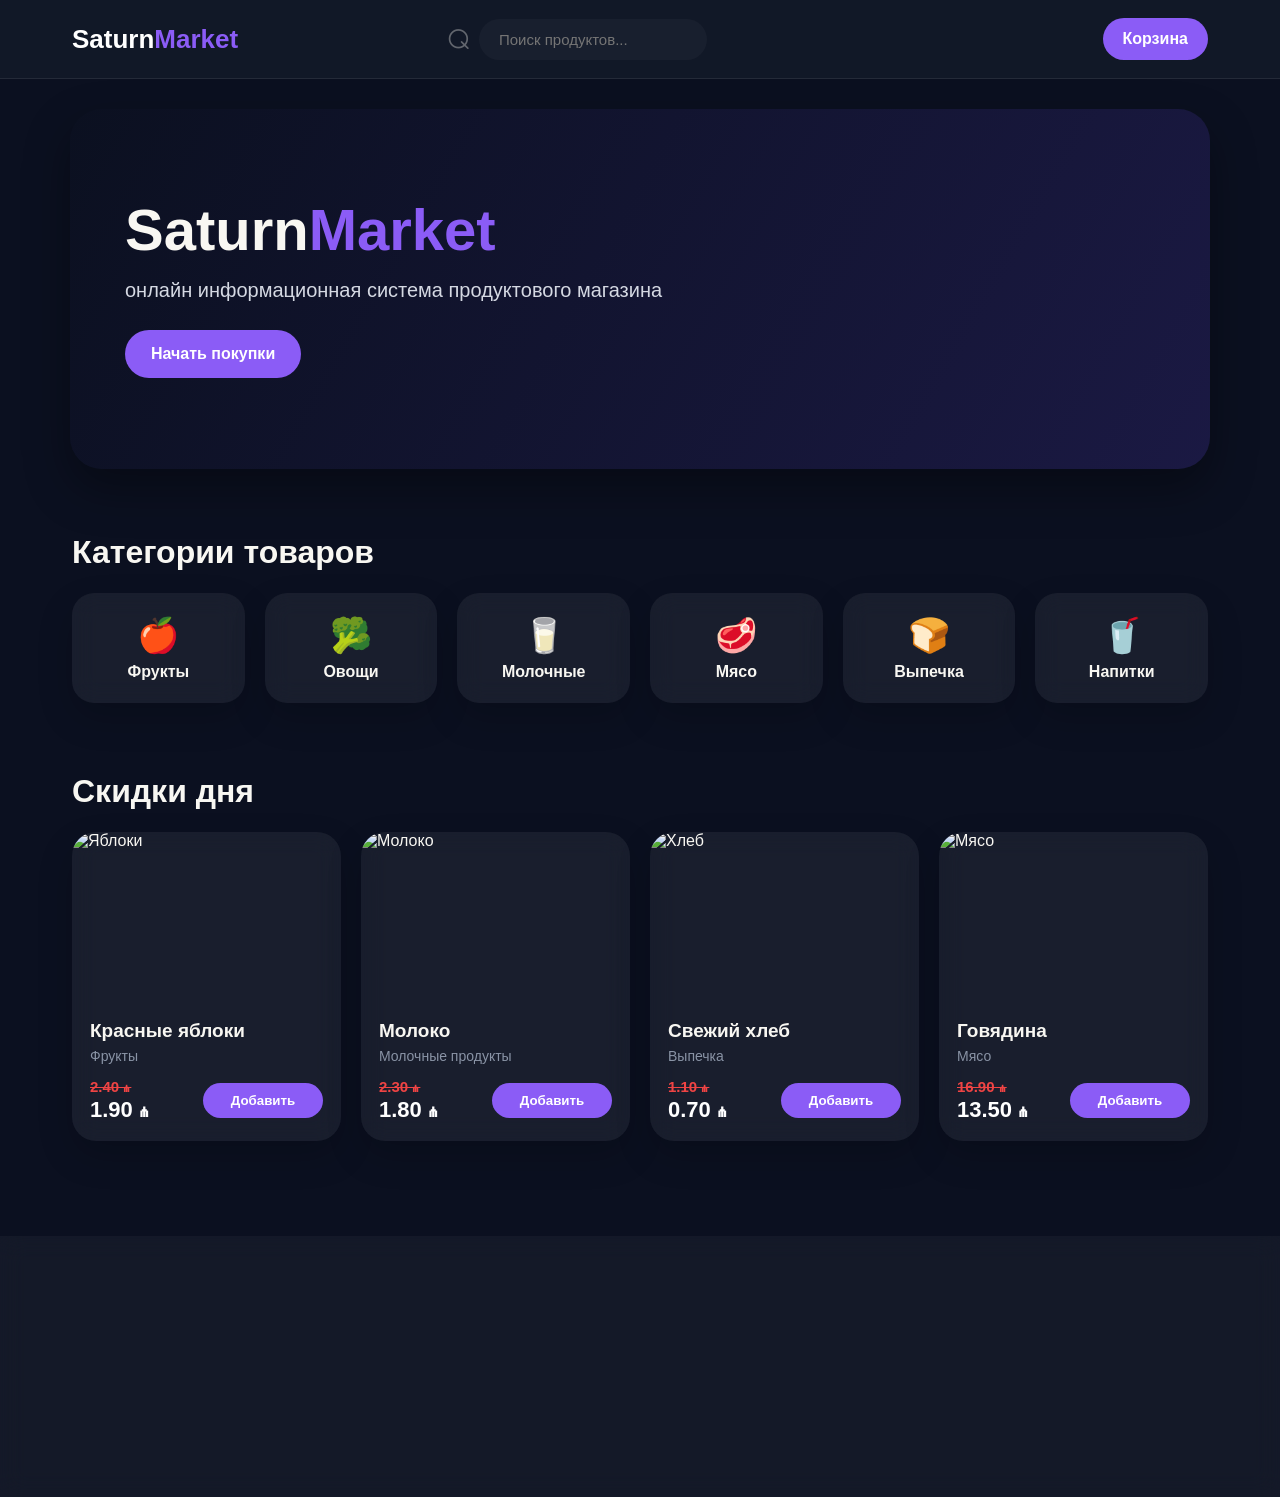
==== index.html @ 9bb0e6fc "Saturn Market" ====
<!DOCTYPE html>
<html lang="ru">
<head>
<meta charset="UTF-8">
<meta name="viewport" content="width=device-width, initial-scale=1.0">
<title>Saturn Market</title>
<link rel="stylesheet" href="style.css">
</head>
<body>

<header>
  <div class="nav">
    <div class="logo">Saturn<span>Market</span></div>
    <div class="search-wrapper">
      <div class="search-icon">⌕</div>
      <input class="search" type="text" placeholder="Поиск продуктов...">
    </div>
    <a href="cart.html" class="cart">Корзина</a>
  </div>
</header>

<main>
  <div class="hero">
    <div class="hero-content">
      <h1>Saturn<span>Market</span></h1>
      <p>онлайн информационная система продуктового магазина</p>
      <a href="#products" class="btn smooth-btn">Начать покупки</a>
    </div>
  </div>

  <section>
    <div class="section-head"><h2>Категории товаров</h2></div>
    <div class="categories">
     <a href="fruits.html" class="category"><div class="emoji">🍎</div><strong>Фрукты</strong></a>
     <a href="vegetables.html" class="category"><div class="emoji">🥦</div><strong>Овощи</strong></a>
     <a href="milk.html" class="category"><div class="emoji">🥛</div><strong>Молочные</strong></a>
     <a href="meat.html" class="category"><div class="emoji">🥩</div><strong>Мясо</strong></a>
     <a href="bakery.html" class="category"><div class="emoji">🍞</div><strong>Выпечка</strong></a>
     <a href="drinks.html" class="category"><div class="emoji">🥤</div><strong>Напитки</strong></a>
    </div>
  </section>

  <section id="products">
    <div class="section-head"><h2>Скидки дня</h2></div>
    <div class="products">

      <div class="product">
        <img src="https://images.unsplash.com/photo-1567306226416-28f0efdc88ce?auto=format&fit=crop&w=800&q=80" alt="Яблоки">
        <div class="product-body">
          <h3>Красные яблоки</h3><p>Фрукты</p>
          <div class="price-row"><div class="price-box"><div class="old-price">2.40 ₼</div><div class="price">1.90 ₼</div></div><button class="add">Добавить</button></div>
        </div>
      </div>

      <div class="product">
        <img src="https://cdn.7days.ru/pic/1a2/974075/1395993/86.jpg" alt="Молоко">
        <div class="product-body">
          <h3>Молоко</h3><p>Молочные продукты</p>
          <div class="price-row"><div class="price-box"><div class="old-price">2.30 ₼</div><div class="price">1.80 ₼</div></div><button class="add">Добавить</button></div>
        </div>
      </div>

      <div class="product">
        <img src="https://media.1777.ru/images/images_processing/835/8358568819666322.jpeg" alt="Хлеб">
        <div class="product-body">
          <h3>Свежий хлеб</h3><p>Выпечка</p>
          <div class="price-row"><div class="price-box"><div class="old-price">1.10 ₼</div><div class="price">0.70 ₼</div></div><button class="add">Добавить</button></div>
        </div>
      </div>

      <div class="product">
        <img src="https://shop.alem.ws/wa-data/public/photos/68/01/168/168.970.png" alt="Мясо">
        <div class="product-body">
          <h3>Говядина</h3><p>Мясо</p>
          <div class="price-row"><div class="price-box"><div class="old-price">16.90 ₼</div><div class="price">13.50 ₼</div></div><button class="add">Добавить</button></div>
        </div>
      </div>

    </div>
  </section>
</main>

<footer>
  <div class="footer-container">
    <div class="footer-info">
      <h2 class="footer-logo">Saturn<span>Market</span></h2>
      <p>Онлайн информационная система современного продуктового магазина</p>
    </div>
    <div class="footer-block">
      <h3>Контакты</h3>
      <p>📍 Baku, Azerbaijan</p>
      <p>📞 +994 50 123 45 67</p>
      <p>✉ saturnmarket@gmail.com</p>
    </div>
  </div>
  <div class="footer-bottom">© 2026 Saturn Market</div>
</footer>

<script src="script.js"></script>
</body>
</html>
---- style.css ----
*{
  margin:0;
  padding:0;
  box-sizing:border-box;
}

html{
  scroll-behavior:smooth;
}

body{
  font-family:"Segoe UI",Arial,sans-serif;
  background:#0B1020;
  color:#F8F7F2;
}

header{
  background:#111827;
  border-bottom:1px solid rgba(255,255,255,.08);
  position:sticky;
  top:0;
  z-index:10;
  backdrop-filter:blur(10px);
  display:flex;
  justify-content:center;
}

.nav{
  max-width:1180px;
  width:100%;
  margin:auto;
  padding:18px 22px;
  display:flex;
  align-items:center;
  justify-content:center;
  gap:20px;
}

.logo{
  font-size:26px;
  font-weight:900;
  color:#fff;
  white-space:nowrap;
}

.logo span,
.hero h1 span,
.footer-logo span{
  color:#8B5CF6;
}

.search-wrapper{
  display:flex;
  align-items:center;
  gap:8px;
  margin:auto;
}

.search-icon{
  font-size:42px;
  opacity:.35;
  transform:scaleX(-1);
  margin-top:-10px;
}

.search{
  flex:1;
  max-width:380px;
  background:rgba(255,255,255,.03);
  border:none;
  outline:none;
  border-radius:30px;
  padding:12px 18px 12px 20px;
  color:#A1A8B8;
  font-size:15px;
}

.cart,
.btn,
.add,
.back-btn,
.finish-btn,
.cart-controls button{
  background:#8B5CF6;
  color:#fff;
}

.cart{
  padding:12px 20px;
  border-radius:30px;
  font-weight:700;
  margin-left:auto;
  text-decoration:none;
  display:inline-block;
  transition:.25s;
}

.cart:hover,
.btn:hover,
.add:hover,
.category:hover,
.back-btn:hover{
  transform:translateY(-5px);
}

.hero{
  max-width:1140px;
  margin:30px auto;
  padding:55px;
  border-radius:32px;
  background:
  linear-gradient(120deg,rgba(11,16,32,.92),rgba(30,27,75,.82)),
  url("https://abrakadabra.fun/uploads/posts/2022-02/1643819696_4-abrakadabra-fun-p-temnii-fon-dlya-yedi-4.jpg")
  center/cover;
  min-height:360px;
  display:flex;
  align-items:center;
  box-shadow:0 20px 45px rgba(0,0,0,.35);
}

.hero-content{
  max-width:560px;
}

.hero h1{
  font-size:clamp(34px,5vw,58px);
  line-height:1.05;
  margin-bottom:18px;
}

.hero p{
  font-size:20px;
  margin-bottom:28px;
  color:#D5D9E3;
}

.btn{
  display:inline-block;
  text-decoration:none;
  padding:15px 26px;
  border-radius:30px;
  font-weight:800;
  transition:.25s;
}

section{
  max-width:1180px;
  margin:auto;
  padding:35px 22px;
}

.section-head{
  margin-bottom:22px;
}

.section-head h2{
  font-size:32px;
  margin-bottom:10px;
}

.section-top{
  display:flex;
  align-items:center;
  gap:14px;
  margin-bottom:20px;
}

.back-btn{
  width:42px;
  height:42px;
  border-radius:14px;
  text-decoration:none;
  display:flex;
  align-items:center;
  justify-content:center;
  font-size:20px;
  transition:.25s;
}

.section-head p,
.product p,
.box p,
.footer-info p,
.footer-block p{
  color:#8A94A6;
}

.categories,
.products{
  display:grid;
  gap:20px;
}

.categories{
  grid-template-columns:repeat(auto-fit,minmax(145px,1fr));
}

.products{
  grid-template-columns:repeat(auto-fit,minmax(220px,1fr));
}

.category,
.product,
.box,
.cart-product{
  background:rgba(255,255,255,.06);
  backdrop-filter:blur(12px);
  box-shadow:0 15px 35px rgba(0,0,0,.18);
}

.category{
  border-radius:22px;
  padding:22px 15px;
  text-align:center;
  transition:.25s;
  text-decoration:none;
}

.emoji{
  font-size:34px;
  margin-bottom:8px;
}

.category strong,
.product h3,
.box h2,
.footer-block h3{
  color:#F8F7F2;
}

.product{
  border-radius:24px;
  overflow:hidden;
}

.product img{
  width:100%;
  height:170px;
  object-fit:cover;
  display:block;
}

.product-body{
  padding:18px;
}

.product h3{
  font-size:19px;
  margin-bottom:6px;
}

.product p{
  margin-bottom:14px;
  font-size:14px;
}

.price-row,
.total,
.cart-item,
.cart-controls{
  display:flex;
  align-items:center;
  gap:12px;
}

.price-row,
.total,
.cart-item{
  justify-content:space-between;
}

.price,
.total{
  font-size:22px;
  font-weight:900;
  color:#fff;
}

.price-box{
  display:flex;
  flex-direction:column;
  gap:2px;
}

.old-price{
  color:#ef4444;
  text-decoration:line-through;
  font-size:15px;
  font-weight:700;
}

.add{
  width:120px;
  border:none;
  border-radius:18px;
  padding:10px 15px;
  font-weight:800;
  cursor:pointer;
  transition:.25s;
}

.cart-page{
  display:flex;
  flex-direction:column;
  gap:18px;
}

.cart-product{
  display:flex;
  align-items:center;
  gap:18px;
  padding:18px;
  border-radius:22px;
}

.cart-product img{
  width:90px;
  height:90px;
  object-fit:cover;
  border-radius:18px;
}

.cart-controls{
  margin-top:10px;
}

.cart-controls button,
.finish-btn{
  border:none;
  padding:10px 16px;
  border-radius:14px;
  cursor:pointer;
  font-weight:800;
}

.finish-btn{
  margin-top:25px;
}

.total-price{
  margin-top:25px;
  font-size:28px;
  font-weight:900;
  color:#fff;
}

.success-message{
  position:fixed;
  top:50%;
  left:50%;
  transform:translate(-50%,-50%) scale(.8);
  background:#8B5CF6;
  color:white;
  padding:25px 40px;
  border-radius:24px;
  font-size:24px;
  font-weight:800;
  opacity:0;
  pointer-events:none;
  transition:.4s;
  z-index:999;
}

.success-message.show{
  opacity:1;
  transform:translate(-50%,-50%) scale(1);
}

.success-message.error{
  background:#ef4444;
}

.box{
  border-radius:26px;
  padding:28px;
}

.box h2,
.footer-block h3{
  margin-bottom:12px;
}

.slots{
  display:flex;
  flex-wrap:wrap;
  gap:10px;
}

.slot{
  padding:11px 15px;
  border-radius:18px;
  background:rgba(255,255,255,.08);
  font-weight:700;
}

.cart-item{
  padding:12px 0;
  border-bottom:1px solid rgba(255,255,255,.08);
}

.total{
  margin-top:18px;
}

footer{
  margin-top:60px;
  background:rgba(255,255,255,.04);
  backdrop-filter:blur(12px);
  padding-top:45px;
}

.footer-container{
  max-width:1180px;
  margin:auto;
  padding:0 22px 40px;
  display:flex;
  justify-content:space-between;
  gap:40px;
  flex-wrap:wrap;
}

.footer-logo{
  font-size:32px;
  color:#fff;
  margin-bottom:10px;
}

.footer-info p,
.footer-block p{
  line-height:1.7;
}

.footer-bottom{
  text-align:center;
  padding:22px;
  color:#6B7280;
  font-size:14px;
  background:rgba(0,0,0,.15);
}

@media(max-width:760px){

  .nav{
    flex-direction:column;
    align-items:stretch;
    gap:14px;
  }

  .logo,
  .cart{
    text-align:center;
  }

  .cart{
    margin-left:0;
  }

  .search-wrapper{
    width:100%;
    margin:0;
  }

  .search{
    max-width:none;
    width:100%;
  }

  .hero{
    margin:18px;
    padding:35px 25px;
    min-height:300px;
    border-radius:24px;
  }

  .hero h1{
    font-size:40px;
  }

  .hero p{
    font-size:17px;
  }

  section{
    padding:28px 18px;
  }

  .categories{
    grid-template-columns:repeat(2,1fr);
  }

  .products{
    grid-template-columns:1fr;
  }

  .product img{
    height:190px;
  }

  .section-top{
    gap:10px;
  }

  .section-head h2{
    font-size:28px;
  }

  .cart-product{
    align-items:flex-start;
  }

  .cart-product img{
    width:75px;
    height:75px;
  }

  .success-message{
    width:85%;
    text-align:center;
    font-size:20px;
    padding:22px;
  }

  .footer-container{
    flex-direction:column;
    gap:25px;
  }
}

@media(max-width:420px){

  .categories{
    grid-template-columns:1fr;
  }

  .hero h1{
    font-size:34px;
  }

  .add{
    width:105px;
    padding:10px;
  }

  .price{
    font-size:20px;
  }
}
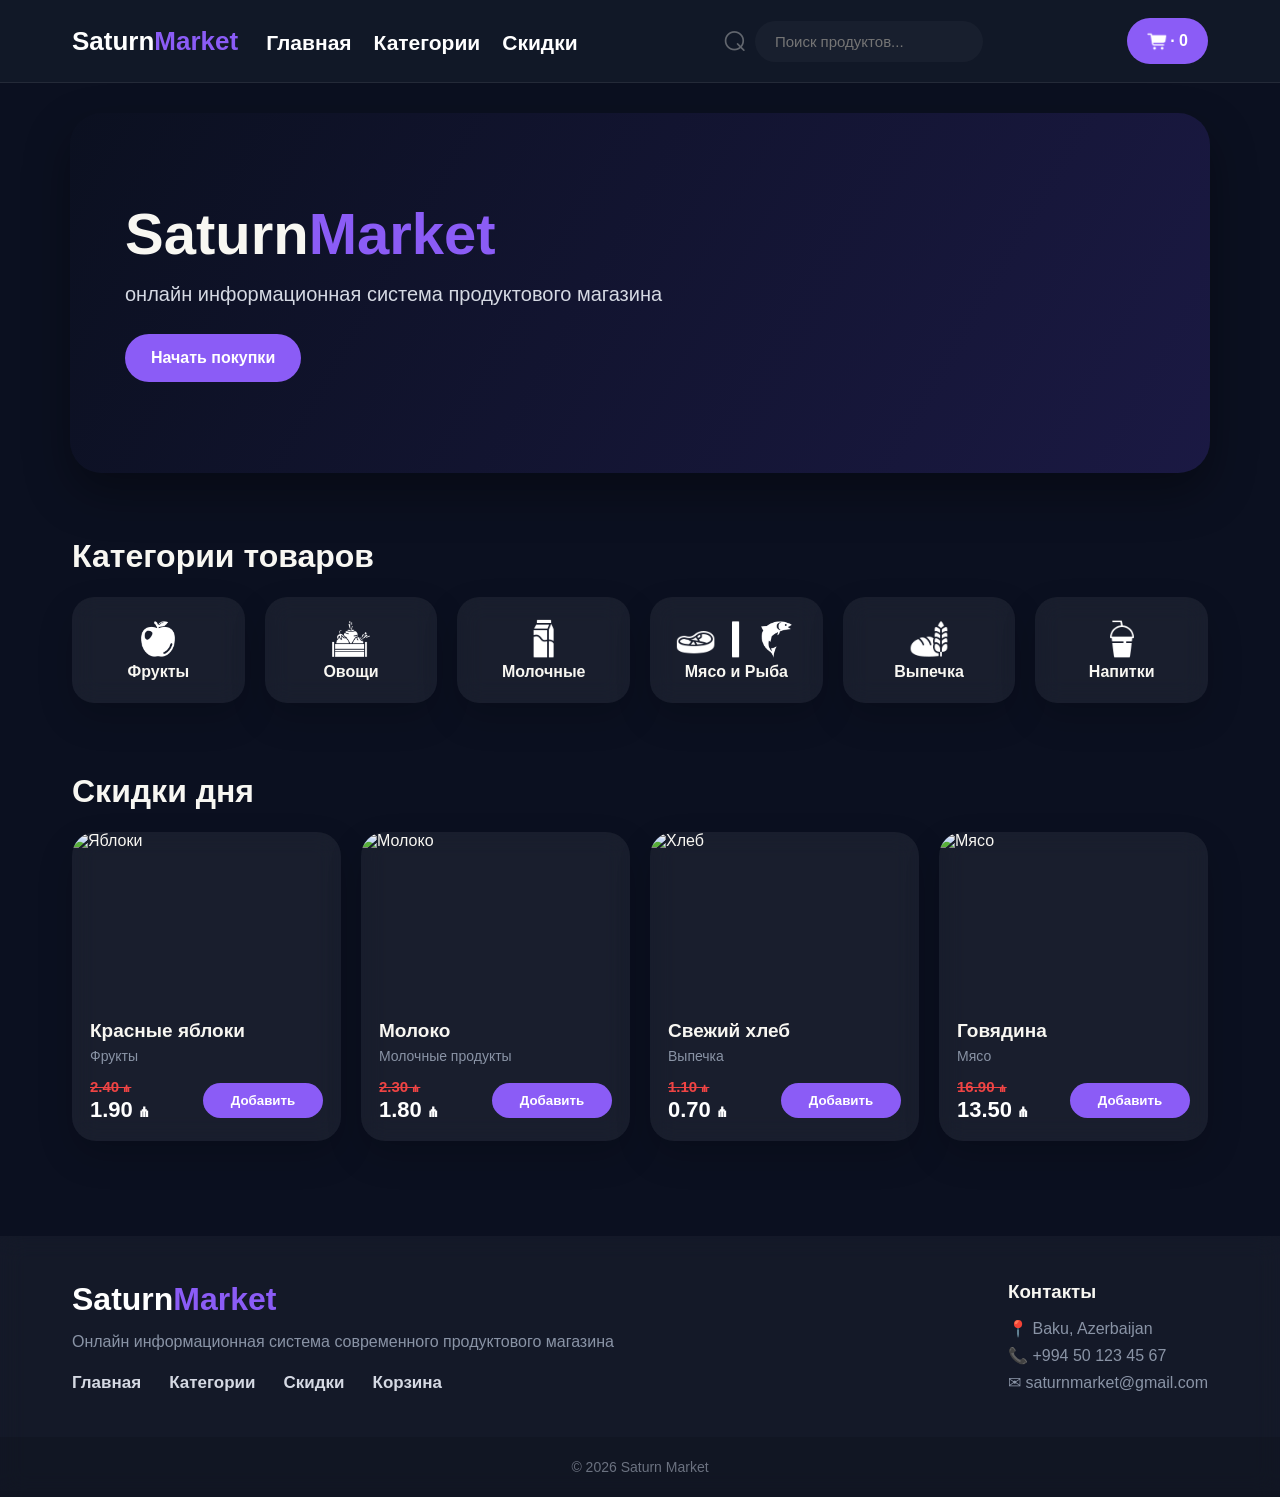
==== commit b049b59b: "update" ====
--- a/index.html
+++ b/index.html
@@ -8,19 +8,38 @@
 </head>
 <body>
 
+<div class="loader">
+  <h1>Saturn<span>Market</span></h1>
+</div>
+
 <header>
   <div class="nav">
     <div class="logo">Saturn<span>Market</span></div>
+
+    <nav class="menu">
+
+       <a href="#home">Главная</a>
+       <a href="#categories">Категории</a>
+       <a href="#products">Скидки</a>
+
+    </nav>
+
     <div class="search-wrapper">
       <div class="search-icon">⌕</div>
       <input class="search" type="text" placeholder="Поиск продуктов...">
     </div>
-    <a href="cart.html" class="cart">Корзина</a>
+     <a href="cart.html" class="cart">
+
+       <img src="icons/cart.png" class="cart-icon">
+
+       <span>· 0</span>
+
+     </a>
   </div>
 </header>
 
 <main>
-  <div class="hero">
+  <div class="hero" id="home">
     <div class="hero-content">
       <h1>Saturn<span>Market</span></h1>
       <p>онлайн информационная система продуктового магазина</p>
@@ -28,16 +47,16 @@
     </div>
   </div>
 
-  <section>
+<section id="categories">
     <div class="section-head"><h2>Категории товаров</h2></div>
-    <div class="categories">
-     <a href="fruits.html" class="category"><div class="emoji">🍎</div><strong>Фрукты</strong></a>
-     <a href="vegetables.html" class="category"><div class="emoji">🥦</div><strong>Овощи</strong></a>
-     <a href="milk.html" class="category"><div class="emoji">🥛</div><strong>Молочные</strong></a>
-     <a href="meat.html" class="category"><div class="emoji">🥩</div><strong>Мясо</strong></a>
-     <a href="bakery.html" class="category"><div class="emoji">🍞</div><strong>Выпечка</strong></a>
-     <a href="drinks.html" class="category"><div class="emoji">🥤</div><strong>Напитки</strong></a>
-    </div>
+      <div class="categories">
+        <a href="fruits.html" class="category"><div class="emoji"><img src="icons/apple.png" class="category-icon"></div><strong>Фрукты</strong></a>
+        <a href="vegetables.html" class="category"><div class="emoji"><img src="icons/vegetables.png" class="category-icon"></div><strong>Овощи</strong></a>
+        <a href="milk.html" class="category"><div class="emoji"><img src="icons/milk.png" class="category-icon"></div><strong>Молочные</strong></a>
+        <a href="meat.html" class="category"><div class="emoji"><img src="icons/meat.png" class="category-icon"><img src="icons/i.png" class="category-icon"><img src="icons/fish.png" class="category-icon"></div><strong>Мясо и Рыба</strong></a>
+        <a href="bakery.html" class="category"><div class="emoji"><img src="icons/bakery.png" class="category-icon"></div><strong>Выпечка</strong></a>
+        <a href="drinks.html" class="category"><div class="emoji"><img src="icons/drinks.png" class="category-icon"></div><strong>Напитки</strong></a>
+      </div>
   </section>
 
   <section id="products">
@@ -84,7 +103,18 @@
   <div class="footer-container">
     <div class="footer-info">
       <h2 class="footer-logo">Saturn<span>Market</span></h2>
-      <p>Онлайн информационная система современного продуктового магазина</p>
+      <p>Онлайн информационная система современного продуктового магазина
+
+
+      </p>
+        
+      <div class="footer-menu">
+            <a href="#home">Главная</a>
+            <a href="#categories">Категории</a>
+            <a href="#products">Скидки</a>
+            <a href="cart.html">Корзина</a>
+         </div>
+
     </div>
     <div class="footer-block">
       <h3>Контакты</h3>
@@ -96,7 +126,12 @@
   <div class="footer-bottom">© 2026 Saturn Market</div>
 </footer>
 
+<script src="products.js"></script>
 <script src="script.js"></script>
+
 </body>
+
+
+
 </html>
 
--- a/style.css
+++ b/style.css
@@ -30,10 +30,10 @@
   width:100%;
   margin:auto;
   padding:18px 22px;
-  display:flex;
-  align-items:center;
-  justify-content:center;
-  gap:20px;
+  display:grid;
+  grid-template-columns:auto auto 1fr auto;
+  align-items:center;
+  gap:28px;
 }
 
 .logo{
@@ -43,6 +43,28 @@
   white-space:nowrap;
 }
 
+.menu{
+display:flex;
+align-items:center;
+gap:22px;
+}
+
+.menu a{
+display:inline-block;
+
+text-decoration:none;
+color:#ffffff;
+font-weight:600;
+transition:.25s;
+position:relative;
+top:2px;
+font-size:21px;
+}
+
+.menu a:hover{
+color:#8B5CF6;
+}
+
 .logo span,
 .hero h1 span,
 .footer-logo span{
@@ -53,7 +75,8 @@
   display:flex;
   align-items:center;
   gap:8px;
-  margin:auto;
+  justify-self:center;
+  margin:0;
 }
 
 .search-icon{
@@ -91,8 +114,16 @@
   font-weight:700;
   margin-left:auto;
   text-decoration:none;
-  display:inline-block;
+  display:flex;
+  align-items: center;
+  gap: 1px;
   transition:.25s;
+}
+
+.cart-icon{
+width:22px;
+height:22px;
+object-fit:contain;
 }
 
 .cart:hover,
@@ -216,9 +247,10 @@
   text-decoration:none;
 }
 
-.emoji{
-  font-size:34px;
-  margin-bottom:8px;
+.category-icon{
+width:40px;
+height:40px;
+object-fit:contain;
 }
 
 .category strong,
@@ -415,7 +447,8 @@
   padding:0 22px 40px;
   display:flex;
   justify-content:space-between;
-  gap:40px;
+  align-items:flex-start;
+  gap:60px;
   flex-wrap:wrap;
 }
 
@@ -438,6 +471,28 @@
   background:rgba(0,0,0,.15);
 }
 
+.footer-menu{
+display:flex;
+align-items:center;
+gap:28px;
+margin-top:18px;
+flex-wrap:wrap;
+}
+
+.footer-menu a{
+display:inline-block;
+text-decoration:none;
+color:#D5D9E3;
+font-weight:600;
+font-size:17px;
+transition:.25s;
+}
+
+.footer-menu a:hover{
+color:#8B5CF6;
+transform:translateY(-3px);
+}
+
 @media(max-width:760px){
 
   .nav{
@@ -544,4 +599,54 @@
   .price{
     font-size:20px;
   }
+}
+
+.loader{
+  position:fixed;
+  inset:0;
+  background:#0B1020;
+  display:flex;
+  align-items:center;
+  justify-content:center;
+  z-index:9999;
+
+  opacity:1;
+  transition:opacity .9s ease;
+}
+
+.loader.hide{
+  opacity:0;
+  pointer-events:none;
+}
+
+.loader h1{
+  font-size:48px;
+  color:#fff;
+
+  opacity:0;
+  transform:translateY(-40px);
+
+  animation:logoShow 1s ease forwards;
+}
+
+.loader.hide h1{
+  animation:none;
+  opacity:0;
+  transition:opacity .3s ease;
+}
+
+.loader span{
+  color:#8B5CF6;
+}
+
+@keyframes logoShow{
+  from{
+    opacity:0;
+    transform:translateY(-40px);
+  }
+
+  to{
+    opacity:1;
+    transform:translateY(0);
+  }
 }
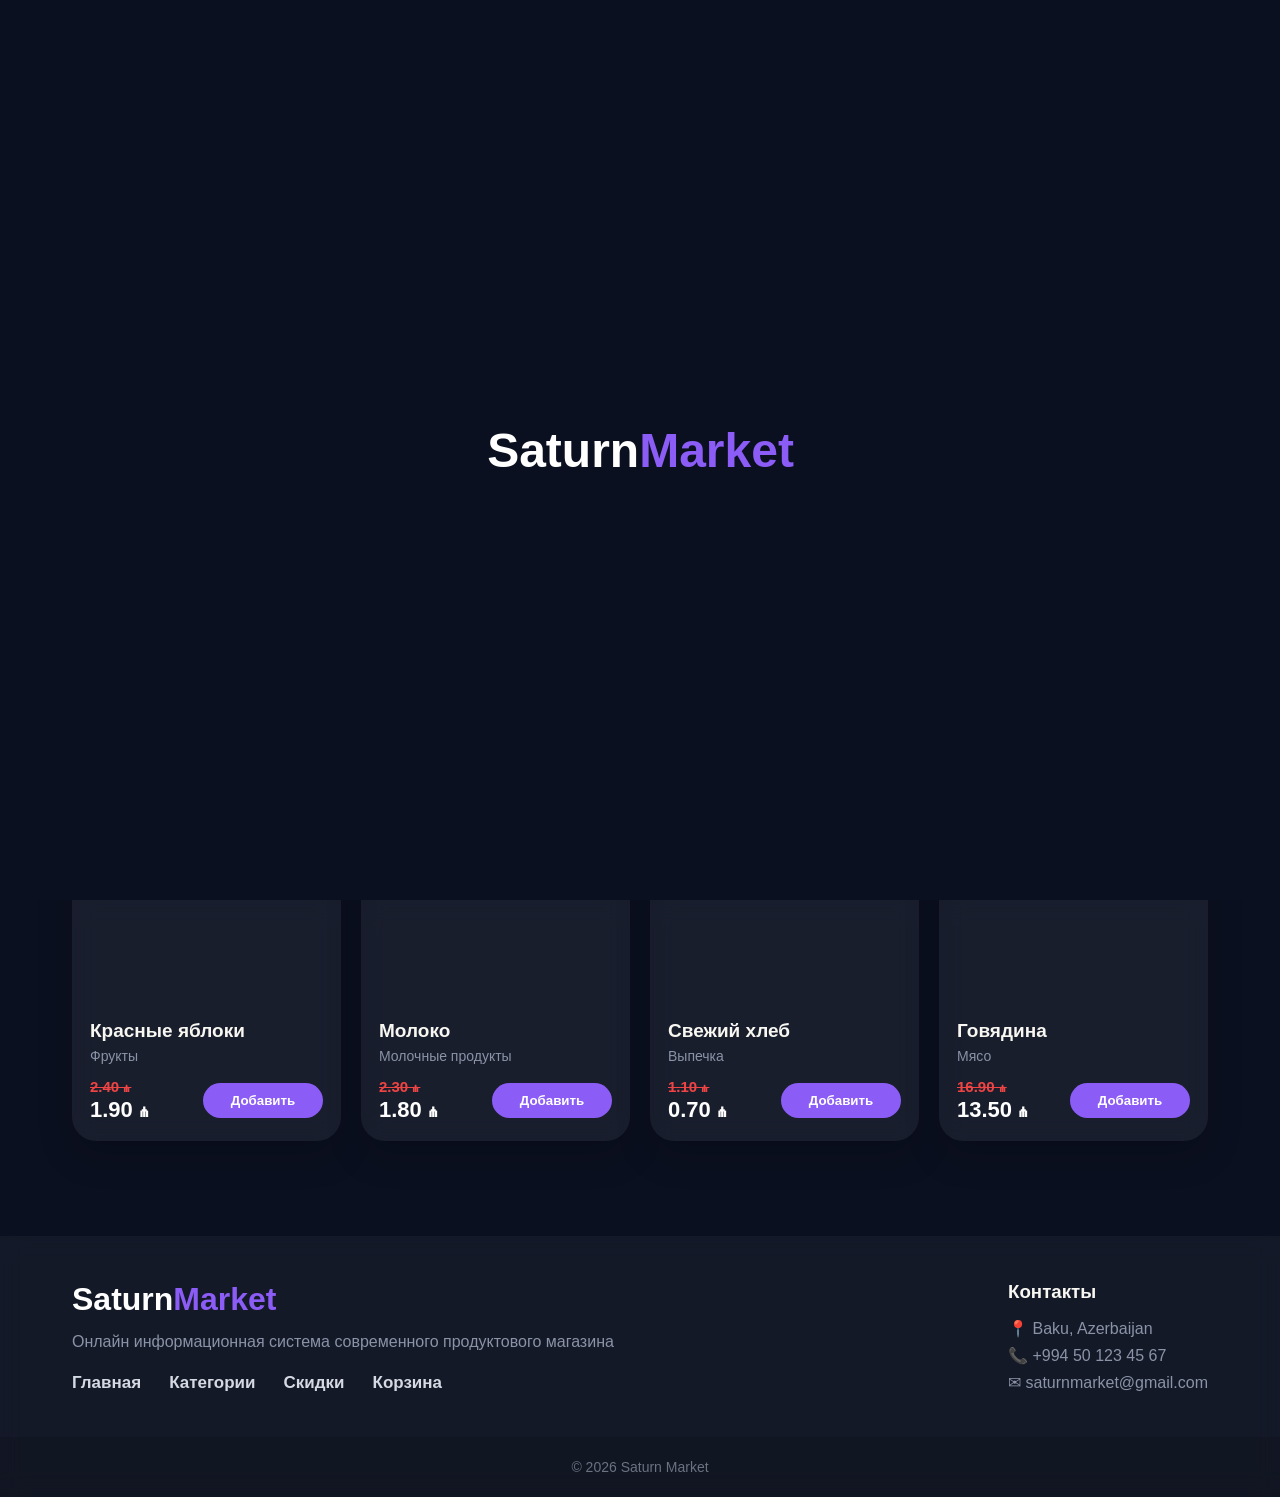
==== commit 536b0beb: "update" ====
--- a/index.html
+++ b/index.html
@@ -17,24 +17,15 @@
     <div class="logo">Saturn<span>Market</span></div>
 
     <nav class="menu">
-
        <a href="#home">Главная</a>
        <a href="#categories">Категории</a>
        <a href="#products">Скидки</a>
-
     </nav>
 
     <div class="search-wrapper">
-      <div class="search-icon">⌕</div>
-      <input class="search" type="text" placeholder="Поиск продуктов...">
-    </div>
-     <a href="cart.html" class="cart">
-
-       <img src="icons/cart.png" class="cart-icon">
-
-       <span>· 0</span>
-
-     </a>
+    <div class="search-icon">⌕</div>
+    <input class="search" type="text" placeholder="Поиск продуктов...">
+    </div><a href="cart.html" class="cart"><img src="icons/cart.png" class="cart-icon"><span>· 0</span></a>
   </div>
 </header>
 
@@ -47,15 +38,21 @@
     </div>
   </div>
 
-<section id="categories">
+  <section id="categories">
     <div class="section-head"><h2>Категории товаров</h2></div>
       <div class="categories">
-        <a href="fruits.html" class="category"><div class="emoji"><img src="icons/apple.png" class="category-icon"></div><strong>Фрукты</strong></a>
-        <a href="vegetables.html" class="category"><div class="emoji"><img src="icons/vegetables.png" class="category-icon"></div><strong>Овощи</strong></a>
-        <a href="milk.html" class="category"><div class="emoji"><img src="icons/milk.png" class="category-icon"></div><strong>Молочные</strong></a>
-        <a href="meat.html" class="category"><div class="emoji"><img src="icons/meat.png" class="category-icon"><img src="icons/i.png" class="category-icon"><img src="icons/fish.png" class="category-icon"></div><strong>Мясо и Рыба</strong></a>
-        <a href="bakery.html" class="category"><div class="emoji"><img src="icons/bakery.png" class="category-icon"></div><strong>Выпечка</strong></a>
-        <a href="drinks.html" class="category"><div class="emoji"><img src="icons/drinks.png" class="category-icon"></div><strong>Напитки</strong></a>
+        <a href="fruits.html" class="category">
+          <div class="emoji"><img src="icons/apple.png" class="category-icon"></div><strong>Фрукты</strong></a>
+        <a href="vegetables.html" class="category">
+          <div class="emoji"><img src="icons/vegetables.png" class="category-icon"></div><strong>Овощи</strong></a>
+        <a href="milk.html" class="category">
+          <div class="emoji"><img src="icons/milk.png" class="category-icon"></div><strong>Молочные</strong></a>
+        <a href="meat.html" class="category">
+          <div class="emoji"><img src="icons/meat.png" class="category-icon"><img src="icons/i.png" class="category-icon"><img src="icons/fish.png" class="category-icon"></div><strong>Мясо и Рыба</strong></a>
+        <a href="bakery.html" class="category">
+          <div class="emoji"><img src="icons/bakery.png" class="category-icon"></div><strong>Выпечка</strong></a>
+        <a href="drinks.html" class="category">
+          <div class="emoji"><img src="icons/drinks.png" class="category-icon"></div><strong>Напитки</strong></a>
       </div>
   </section>
 
@@ -65,10 +62,10 @@
 
       <div class="product">
         <img src="https://images.unsplash.com/photo-1567306226416-28f0efdc88ce?auto=format&fit=crop&w=800&q=80" alt="Яблоки">
-        <div class="product-body">
-          <h3>Красные яблоки</h3><p>Фрукты</p>
-          <div class="price-row"><div class="price-box"><div class="old-price">2.40 ₼</div><div class="price">1.90 ₼</div></div><button class="add">Добавить</button></div>
-        </div>
+          <div class="product-body">
+            <h3>Красные яблоки</h3><p>Фрукты</p>
+            <div class="price-row"><div class="price-box"><div class="old-price">2.40 ₼</div><div class="price">1.90 ₼</div></div><button class="add">Добавить</button></div>
+          </div>
       </div>
 
       <div class="product">
@@ -100,29 +97,25 @@
 </main>
 
 <footer>
-  <div class="footer-container">
-    <div class="footer-info">
-      <h2 class="footer-logo">Saturn<span>Market</span></h2>
-      <p>Онлайн информационная система современного продуктового магазина
-
-
-      </p>
-        
-      <div class="footer-menu">
-            <a href="#home">Главная</a>
-            <a href="#categories">Категории</a>
-            <a href="#products">Скидки</a>
-            <a href="cart.html">Корзина</a>
-         </div>
-
+    <div class="footer-container">
+        <div class="footer-info">
+          <h2 class="footer-logo">Saturn<span>Market</span></h2>
+          <p>Онлайн информационная система современного продуктового магазина</p>
+            
+            <div class="footer-menu">
+                <a href="#home">Главная</a>
+                <a href="#categories">Категории</a>
+                <a href="#products">Скидки</a>
+                <a href="cart.html">Корзина</a>
+            </div>
+        </div>
+        <div class="footer-block">
+          <h3>Контакты</h3>
+          <p>📍 Baku, Azerbaijan</p>
+          <p>📞 +994 50 123 45 67</p>
+          <p>✉ saturnmarket@gmail.com</p>
+        </div>
     </div>
-    <div class="footer-block">
-      <h3>Контакты</h3>
-      <p>📍 Baku, Azerbaijan</p>
-      <p>📞 +994 50 123 45 67</p>
-      <p>✉ saturnmarket@gmail.com</p>
-    </div>
-  </div>
   <div class="footer-bottom">© 2026 Saturn Market</div>
 </footer>
 
@@ -130,8 +123,5 @@
 <script src="script.js"></script>
 
 </body>
-
-
-
 </html>
 
--- a/style.css
+++ b/style.css
@@ -51,7 +51,6 @@
 
 .menu a{
 display:inline-block;
-
 text-decoration:none;
 color:#ffffff;
 font-weight:600;
@@ -115,13 +114,15 @@
   margin-left:auto;
   text-decoration:none;
   display:flex;
-  align-items: center;
-  gap: 1px;
+  align-items:center;
+  justify-content:center;
+  min-width:80px;
+  gap:1px;
   transition:.25s;
 }
 
 .cart-icon{
-width:22px;
+width: 22px;
 height:22px;
 object-fit:contain;
 }
@@ -130,7 +131,8 @@
 .btn:hover,
 .add:hover,
 .category:hover,
-.back-btn:hover{
+.back-btn:hover,
+.finish-btn:hover{
   transform:translateY(-5px);
 }
 
@@ -363,10 +365,12 @@
   border-radius:14px;
   cursor:pointer;
   font-weight:800;
+  transition:.25s;
 }
 
 .finish-btn{
   margin-top:25px;
+  transition:.25s;
 }
 
 .total-price{
@@ -496,10 +500,12 @@
 @media(max-width:760px){
 
   .nav{
-    flex-direction:column;
-    align-items:stretch;
-    gap:14px;
-  }
+  display:grid;
+  grid-template-columns:1fr;
+  justify-items:center;
+  gap:14px;
+  padding:18px;
+}
 
   .logo,
   .cart{
@@ -644,7 +650,6 @@
     opacity:0;
     transform:translateY(-40px);
   }
-
   to{
     opacity:1;
     transform:translateY(0);
